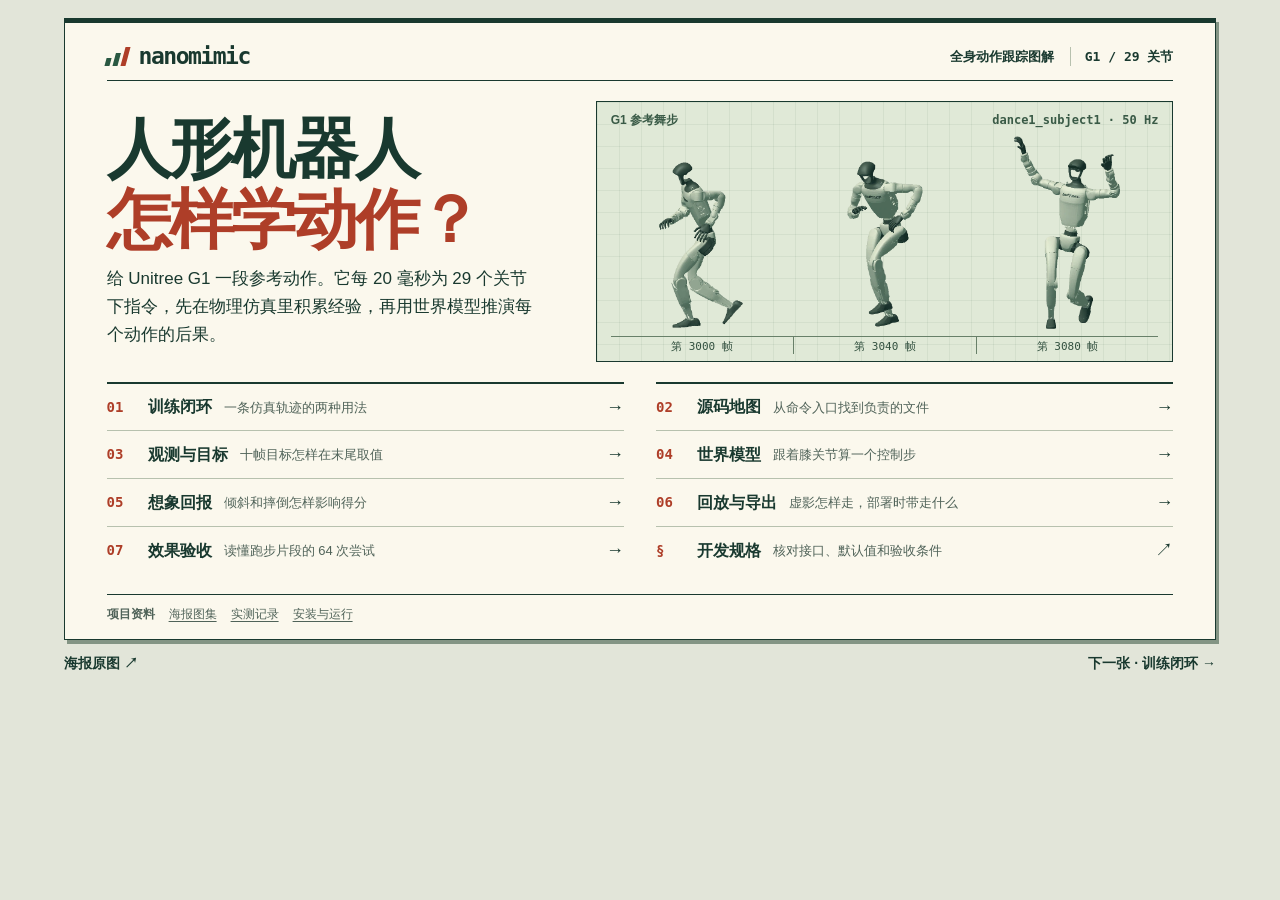
==== docs/wiki/html/index.html @ 2d7b2a0a "docs(wiki): 重做 G1 动作跟踪图解与交互海报 用封面和七张横向海报解释训练闭环、源码架构、世界模型与效果验收。 加入目标窗口和软终止的交互示例，提供离线 HTML、高清 PNG 和阅读入" ====
<!doctype html>
<html lang="zh-CN">
<head>
  <meta charset="utf-8">
  <meta name="viewport" content="width=device-width, initial-scale=1">
  <title>人形机器人怎样学动作？ · nanomimic 图解</title>
  <link rel="icon" href="data:,">
  <link rel="stylesheet" href="assets/wiki.css">
</head>
<body>
  <main class="sheet" data-screen-label="图册目录">
    <header class="mast">
      <a class="brand" href="index.html" aria-label="nanomimic 图册目录"><span class="mark" aria-hidden="true"><i></i><i></i><i></i></span>nanomimic</a>
      <div class="mast-end"><span>全身动作跟踪图解</span><span class="folio">G1 / 29 关节</span></div>
    </header>
    <div class="cover-hero">
      <header class="cover-title">
        <h1>人形机器人<br><em>怎样学动作？</em></h1>
        <p>给 Unitree G1 一段参考动作。它每 20 毫秒为 29 个关节下指令，先在物理仿真里积累经验，再用世界模型推演每个动作的后果。</p>
      </header>
      <section class="film grid-paper" aria-label="同一段参考舞步的三个姿势，按时间从左到右排列">
        <div class="fig-head"><span>G1 参考舞步</span><span class="mono">dance1_subject1 · 50 Hz</span></div>
        <div class="filmstrip">
          <figure><img src="assets/g1-3000.webp" width="392" height="667" alt="G1 屈肘迈步"><figcaption>第 3000 帧</figcaption></figure>
          <figure><img src="assets/g1-3040.webp" width="392" height="667" alt="G1 转身屈膝"><figcaption>第 3040 帧</figcaption></figure>
          <figure><img src="assets/g1-3080.webp" width="392" height="667" alt="G1 举起双臂并抬腿"><figcaption>第 3080 帧</figcaption></figure>
        </div>
      </section>
    </div>
    <nav class="toc" aria-label="图解目录">
      <a href="01-training.html"><span class="toc-no">01</span><span class="toc-name">训练闭环</span><span class="toc-summary">一条仿真轨迹的两种用法</span><span class="go" aria-hidden="true">→</span></a>
      <a href="02-architecture.html"><span class="toc-no">02</span><span class="toc-name">源码地图</span><span class="toc-summary">从命令入口找到负责的文件</span><span class="go" aria-hidden="true">→</span></a>
      <a href="03-observations.html"><span class="toc-no">03</span><span class="toc-name">观测与目标</span><span class="toc-summary">十帧目标怎样在末尾取值</span><span class="go" aria-hidden="true">→</span></a>
      <a href="04-world-model.html"><span class="toc-no">04</span><span class="toc-name">世界模型</span><span class="toc-summary">跟着膝关节算一个控制步</span><span class="go" aria-hidden="true">→</span></a>
      <a href="05-return.html"><span class="toc-no">05</span><span class="toc-name">想象回报</span><span class="toc-summary">倾斜和摔倒怎样影响得分</span><span class="go" aria-hidden="true">→</span></a>
      <a href="06-runtime.html"><span class="toc-no">06</span><span class="toc-name">回放与导出</span><span class="toc-summary">虚影怎样走，部署时带走什么</span><span class="go" aria-hidden="true">→</span></a>
      <a href="07-evaluation.html"><span class="toc-no">07</span><span class="toc-name">效果验收</span><span class="toc-summary">读懂跑步片段的 64 次尝试</span><span class="go" aria-hidden="true">→</span></a>
      <a href="../../SPEC.md"><span class="toc-no" aria-hidden="true">§</span><span class="toc-name">开发规格</span><span class="toc-summary">核对接口、默认值和验收条件</span><span class="go" aria-hidden="true">↗</span></a>
    </nav>
    <footer class="sources">
      <strong>项目资料</strong>
      <a href="../README.md">海报图集</a>
      <a href="../../NOTES.md">实测记录</a>
      <a href="../../../README.md">安装与运行</a>
    </footer>
  </main>
  <nav class="page-nav" aria-label="海报导航">
    <div><a href="../00-index.png">海报原图 ↗</a></div>
    <div><a href="01-training.html" rel="next">下一张 · 训练闭环 →</a></div>
  </nav>
</body>
</html>
---- docs/wiki/html/assets/wiki.css ----
/* nanomimic 图解的共享排版。
   每张纸容纳一个问题、主图和出处；窄屏重排，打印保留单张横向海报。
   图内单位、纹理和文字共同传达含义，离线使用本机字体。 */

:root {
  color-scheme: light;
  --paper: #fbf8ed;
  --ink: #19392f;
  --green: #295842;
  --muted: #506359;
  --line: #b7c1ae;
  --sage: #e0e9d7;
  --pale: #f0f2e3;
  --red: #ae3e28;
  --orange: #fa906c;
  --peach: #fae1cc;
  --yellow: #f3d46e;
  --sans: "PingFang SC", "Hiragino Sans GB", "Microsoft YaHei", "Noto Sans CJK SC", sans-serif;
  --mono: "IBM Plex Mono", ui-monospace, "SFMono-Regular", Menlo, Consolas, monospace;
}
* { box-sizing: border-box; }
body {
  margin: 0;
  padding: 18px 16px 12px;
  color: var(--ink);
  background: #e2e5d9;
  font: 16px/1.5 var(--sans);
  -webkit-font-smoothing: antialiased;
}
h1, h2, h3, p, figure, ol, dl, dd, pre { margin: 0; }
a { color: inherit; text-underline-offset: .22em; }
a:hover { color: var(--red); }
a:focus-visible, input:focus-visible { outline: 3px solid var(--red); outline-offset: 3px; }
code, .mono, .folio, .fig-no, .count, .toc-no, output { font-family: var(--mono); font-variant-numeric: tabular-nums; }
code { font-size: .88em; overflow-wrap: anywhere; }
.sheet, .page-nav { width: min(1152px, 100%); margin-inline: auto; }
.sheet {
  position: relative;
  display: flex;
  flex-direction: column;
  gap: 20px;
  min-height: 620px;
  padding: 22px clamp(22px, 3.25vw, 46px) 16px;
  border: 1px solid var(--ink);
  border-top-width: 5px;
  background: var(--paper);
  box-shadow: 3px 4px 0 #839484;
}
.mast, .brand, .mast-end, .sources, .page-nav, .page-nav a, .fig-head, .control-label {
  display: flex;
  align-items: center;
}
.mast { justify-content: space-between; gap: 12px; padding-bottom: 12px; border-bottom: 1px solid var(--ink); }
.brand { gap: 9px; color: var(--ink); text-decoration: none; font: 800 23px/1 var(--mono); letter-spacing: -.065em; }
.mark { display: flex; align-items: end; gap: 3px; width: 23px; height: 19px; transform: skew(-15deg); }
.mark i { background: var(--green); width: 5px; height: 70%; }
.mark i:first-child { height: 43%; }
.mark i:last-child { background: var(--red); height: 100%; }
.mast-end { gap: 16px; font-size: 13px; font-weight: 650; }
.folio { padding-left: 14px; border-left: 1px solid var(--line); font-weight: 600; }
.titleblock h1, .cover-title h1 { font-size: clamp(36px, 4.25vw, 56px); line-height: 1.13; letter-spacing: -.045em; font-weight: 850; }
h1 em { font-style: normal; color: var(--red); }
.titleblock p, .cover-title p { margin-top: 10px; max-width: 54em; font-size: 17px; line-height: 1.65; }
.spread { display: grid; grid-template-columns: minmax(0, 1.57fr) minmax(0, 1fr); gap: clamp(20px, 3vw, 39px); flex: 1; align-items: start; }
.spread > *, .cover-hero > * { min-width: 0; }
.plate { margin: 0; border: 1.5px solid var(--ink); }
.plate-inner { padding: 19px 22px; }
.grid-paper {
  background-color: var(--sage);
  background-image: linear-gradient(90deg, #38553c12 1px, transparent 1px), linear-gradient(#38553c12 1px, transparent 1px);
  background-size: 22px 22px;
}
.blueprint {
  background-color: #1d4438;
  background-image: linear-gradient(90deg, #dcebd310 1px, transparent 1px), linear-gradient(#dcebd310 1px, transparent 1px);
  background-size: 22px 22px;
  color: var(--paper);
}
.fig-head { justify-content: space-between; gap: 8px; font-size: 16px; font-weight: 750; }
.fig-no { font-size: 12px; font-weight: 550; letter-spacing: .06em; }
.fig-caption { padding: 11px 16px; border-top: 1px solid var(--ink); font-size: 14px; line-height: 1.6; background: var(--pale); }
.sidebar { display: grid; align-content: start; gap: 14px; }
.note { border-top: 1px solid var(--ink); padding-top: 9px; }
.note h2, .note h3, .minor-title { font-size: 18px; line-height: 1.4; font-weight: 760; margin-bottom: 5px; }
.note p, .brief { color: #324c3e; font-size: 15px; line-height: 1.65; }
.note strong, .brief strong { color: var(--ink); }
.extra-note summary { display: flex; align-items: baseline; justify-content: space-between; gap: 8px; cursor: pointer; list-style: none; }
.extra-note summary::-webkit-details-marker { display: none; }
.extra-note summary::after { content: "+"; color: var(--muted); font: 17px/1 var(--mono); }
.extra-note[open] summary::after { content: "−"; }
.extra-note summary:focus-visible { outline: 2px solid var(--red); outline-offset: 2px; }
.tint { padding: 12px 15px; background: var(--peach); border: 1px solid #bd8e74; }
.tint h2 { color: #7d301e; }
.metricline { display: flex; flex-wrap: wrap; align-items: baseline; gap: 7px; }
.metricline b { font: 650 27px/1.2 var(--mono); letter-spacing: -.05em; }
.sources { flex-wrap: wrap; margin-top: auto; min-height: 29px; gap: 4px 14px; padding-top: 9px; border-top: 1px solid var(--ink); color: var(--muted); font-size: 12px; }
.sources a { text-decoration-thickness: 1px; }
.page-nav { justify-content: space-between; gap: 8px; font-size: 14px; }
.page-nav div { display: flex; gap: 18px; }
.page-nav a { min-height: 46px; text-decoration: none; font-weight: 650; }
.page-nav a:hover, .toc a:hover .toc-name { text-decoration: underline; }
.cover-hero { display: grid; grid-template-columns: .86fr 1.14fr; gap: 5%; align-items: center; }
.cover-title h1 { font-size: clamp(48px, 5.1vw, 73px); line-height: 1.08; }
.cover-title p { max-width: 26em; }
.film { position: relative; border: 1.5px solid var(--ink); padding: 9px 14px 7px; }
.film .fig-head { font-size: 12px; color: #395a46; }
.filmstrip { display: grid; grid-template-columns: repeat(3, 1fr); margin: 4px 0 0; }
.filmstrip figure { min-width: 0; text-align: center; }
.filmstrip img { display: block; width: 100%; height: 201px; object-fit: contain; }
.filmstrip figcaption { margin-top: 2px; border-top: 1px solid #688069; padding-top: 3px; font: 11px/1.3 var(--mono); color: #335140; }
.filmstrip figure + figure figcaption { border-left: 1px solid #688069; }
.toc { display: grid; grid-template-columns: repeat(2, minmax(0, 1fr)); column-gap: 32px; }
.toc a { display: grid; grid-template-columns: 29px max-content 1fr auto; align-items: center; gap: 12px; min-height: 48px; border-top: 1px solid var(--line); text-decoration: none; }
.toc a:nth-child(-n+2) { border-top: 2px solid var(--ink); }
.toc-no { font-size: 14px; font-weight: 700; color: var(--red); }
.toc-name { font-weight: 750; }
.toc-summary { font-size: 13px; color: var(--muted); }
.toc .go { font-size: 18px; }
.diagram { display: block; width: 100%; height: auto; overflow: visible; }
.diagram text { fill: currentColor; font-family: var(--sans); }
.diagram .svg-code { font-family: var(--mono); }
.diagram .node-title { font-size: 19px; font-weight: 720; }
.diagram .node-sub { font-size: 14px; }
.narrow-flow { display: none; }
.ledger { display: grid; grid-template-columns: max-content 1fr; gap: 5px 14px; font-size: 14px; }
.ledger dt { font-weight: 700; }
.ledger dd { color: #354b40; }
.tree { display: grid; gap: 6px; }
.tree a { font-family: var(--mono); text-decoration: underline; text-decoration-color: #899c88; }
.tree strong { display: block; font: 700 19px/1.25 var(--mono); }
.tree small { font-size: 13px; }
.tree { row-gap: 3px; }
.entry-fork { position: relative; width: calc(50% + 6px); height: 14px; margin: 0 auto -3px; border: 1px solid var(--green); border-bottom: none; transform: translateY(4px); }
.entry-fork::before { content: ""; position: absolute; height: 7px; left: 50%; bottom: 100%; border-left: 1px solid var(--green); }
.entry-node { border: 1px solid var(--ink); background: var(--green); color: white; text-align: center; padding: 6px 10px; justify-self: center; min-width: 38%; }
.entry-node:hover, .core-chain a:hover { color: var(--yellow); }
.branch { display: grid; grid-template-columns: repeat(2, minmax(0, 1fr)); gap: 12px; }
.branch > div { display: grid; grid-template-rows: auto 1fr; justify-items: center; }
.branch-label { font: 13px/1.5 var(--mono); color: var(--muted); }
.branch-node { width: 100%; padding: 10px; background: var(--paper); border: 1px solid var(--ink); text-align: center; }
.branch-node strong { margin-bottom: 2px; }
.core { padding: 10px 13px 12px; background: var(--pale); border: 1px dashed var(--green); }
.core > p { margin-bottom: 7px; font-size: 13px; font-weight: 680; }
.core-chain { display: flex; align-items: center; justify-content: space-between; gap: 5px; }
.core-chain a { flex: 1; padding: 5px 0; text-align: center; background: var(--green); color: var(--paper); font-size: 15px; }
.core-chain a small { display: block; font: 12px/1.5 var(--sans); }
.steps { display: grid; gap: 7px; }
.steps p { font-size: 15px; }
.control-label { gap: 10px; justify-content: space-between; font-weight: 700; font-size: 15px; }
input[type="range"] { width: 100%; margin: 4px 0; display: block; height: 28px; accent-color: var(--green); cursor: pointer; }
[hidden] { display: none !important; }
.frame-ruler { position: relative; margin: 12px 0 6px; height: 17px; border-bottom: 2px solid var(--ink); background: repeating-linear-gradient(90deg, var(--green) 0 1px, transparent 1px calc(100% / 59)) left bottom / 100% 7px no-repeat; }
.frame-ruler i { position: absolute; left: var(--position, 59.322%); bottom: -2px; width: 3px; height: 18px; background: var(--red); }
.frame-ruler i::before { content: ""; position: absolute; left: -4px; top: -1px; border: 5px solid transparent; border-top-color: var(--red); }
.axis-ends { display: flex; justify-content: space-between; color: var(--muted); font: 12px/1.2 var(--mono); }
.frame-list { display: grid; grid-template-columns: repeat(10, minmax(0, 1fr)); gap: 3px; margin: 11px 0 9px; padding: 0; list-style: none; }
.frame-list li { padding: 8px 0; background: var(--green); color: var(--paper); border: 1px solid var(--green); text-align: center; font: 700 17px/1.4 var(--mono); }
.frame-list .held, .hatched { color: #74321e; border-color: #a65b41; background: repeating-linear-gradient(-45deg, #fbe6d4 0 5px, #eac3a9 5px 7px); }
.window-title { display: flex; flex-wrap: wrap; gap: 4px 15px; justify-content: space-between; align-items: baseline; margin-top: 17px; }
.window-title span { font-size: 14px; }
.window-parts { margin-top: 14px; }
.window-parts strong { display: block; font-size: 14px; }
.equation { font: 650 clamp(21px, 2.1vw, 30px)/1.3 var(--mono); letter-spacing: -.05em; }
.representation { display: grid; grid-template-columns: 1fr auto 1fr auto 1fr; gap: 6px; align-items: center; margin: 14px 0 12px; text-align: center; }
.representation .term { padding: 8px 3px; background: var(--paper); border: 1px solid var(--ink); }
.term b { display: block; font: 650 28px/1.2 var(--mono); }
.term small { font-size: 13px; }
.model-layout { display: grid; grid-template-columns: minmax(0, 1.75fr) minmax(0, 1fr); align-items: center; column-gap: 12px; }
.leg { max-height: 221px; }
.model-band { display: flex; justify-content: space-between; align-items: center; gap: 7px; padding: 9px 12px; background: var(--green); color: var(--paper); font-size: 15px; }
.model-band b { font: 650 20px/1.3 var(--mono); }
.under-band { margin-top: 12px; font-size: 15px; }
.flow-inline { display: flex; flex-wrap: wrap; gap: 4px 10px; align-items: center; }
.flow-inline b { color: var(--red); }
.chart { max-height: 223px; }
.chart-wrap { padding: 4px 0 0; }
#risk-demo .fig-head { flex-wrap: wrap; }
.chart text { font-size: 14px; fill: var(--ink); }
.plot-readout { display: flex; flex-wrap: wrap; justify-content: space-between; gap: 3px 10px; padding-top: 8px; border-top: 1px solid #9baa97; font-size: 14px; }
.plot-readout output { font-weight: 700; color: var(--red); }
.lanes { margin: 17px 0; display: grid; gap: 11px; }
.lane { display: grid; grid-template-columns: 1fr auto 1.04fr auto 1fr; align-items: center; gap: 7px; }
.lane b { display: block; font-size: 16px; }
.lane small { font-size: 12px; }
.lane span:not(.arrow) { padding: 9px 3px; text-align: center; background: var(--paper); border: 1px solid var(--ink); }
.lane.pred span:not(.arrow) { background: #f6ded0; border-style: dashed; }
.lane .arrow { text-align: center; }
.sync-line { display: flex; gap: 10px; align-items: center; font-size: 14px; font-weight: 600; }
.sync-line::before, .sync-line::after { content: ""; flex: 1; border-top: 1px dashed var(--ink); }
.eval-head { display: flex; gap: 18px; align-items: center; flex-wrap: wrap; margin: 16px 0 12px; }
.waffle { display: block; width: 138px; height: 138px; flex: none; }
.score { font: 750 clamp(39px, 4.75vw, 64px)/1 var(--mono); letter-spacing: -.08em; }
.score small { font-size: .47em; font-weight: 550; }
.score-label { color: var(--muted); font-size: 14px; margin-top: 7px; }
.comparison { width: 100%; border-collapse: collapse; font-size: 14px; font-variant-numeric: tabular-nums; }
.comparison th, .comparison td { padding: 4px 3px; border-top: 1px solid #9aaf99; text-align: right; }
.comparison th:first-child, .comparison td:first-child { text-align: left; }
.comparison tbody tr:last-child { font-weight: 750; }
@media (max-width: 880px) {
  .sheet { gap: 16px; }
  .spread { gap: 18px; grid-template-columns: minmax(0, 1.4fr) minmax(0, 1fr); }
  .toc { column-gap: 20px; }
  .toc a { grid-template-columns: 24px 1fr auto; gap: 6px; }
  .toc-summary { display: none; }
  .plate-inner { padding: 14px; }
  .filmstrip img { height: 148px; }
  .branch { gap: 7px; }
  .model-layout { column-gap: 7px; grid-template-columns: minmax(0, 1.85fr) minmax(0, 1fr); }
  .model-band { flex-wrap: wrap; }
}
@media (max-width: 700px) {
  body { padding: 9px 8px 5px; }
  .sheet { padding: 14px 15px 12px; min-height: auto; }
  .mast { padding-bottom: 9px; }
  .brand { font-size: 19px; }
  .mast-end { gap: 8px; font-size: 12px; }
  .folio { padding-left: 8px; }
  .cover-hero { grid-template-columns: 1fr 1fr; gap: 12px; }
  .cover-title h1 { font-size: clamp(36px, 7vw, 46px); }
  .cover-title p, .titleblock p { font-size: 15px; line-height: 1.55; }
  .film { padding: 7px; }
  .film .fig-head { font-size: 11px; }
  .spread { grid-template-columns: 1fr; }
  .sidebar { grid-template-columns: repeat(auto-fit, minmax(min(210px, 100%), 1fr)); gap: 10px 16px; }
  .page-nav { flex-wrap: wrap; }
  .page-nav div { gap: 14px; }
  .chart { max-height: 200px; }
}
@media (max-width: 490px) {
  .cover-hero { grid-template-columns: 1fr; }
  .cover-title h1 { font-size: 40px; }
  .cover-title h1 br { display: none; }
  .cover-title p { margin-top: 6px; }
  .filmstrip img { height: 110px; }
  .toc { column-gap: 14px; }
  .toc-name { font-size: 14px; }
  .toc a { min-height: 44px; }
  .fig-caption, .note p, .brief { font-size: 14px; }
  .sidebar { gap: 12px; }
  .extra-note summary { min-height: 38px; align-items: center; }
  .extra-note:not([open]) summary h2 { margin-bottom: 0; }
  .training-figure .diagram { display: none; }
  .narrow-flow { display: grid; gap: 5px; padding: 12px 0 3px 18px; font-size: 14px; }
  .narrow-flow strong { color: var(--yellow); }
  .frame-list { grid-template-columns: repeat(5, minmax(0, 1fr)); }
  .frame-list li { padding: 4px 0; }
  .model-layout { grid-template-columns: minmax(0, 1.7fr) minmax(0, 1fr); }
  .representation { gap: 2px; }
  .term b { font-size: 22px; }
  .term small { font-size: 11px; }
  .model-band { padding: 6px; font-size: 13px; }
  .model-band b { font-size: 15px; }
  .under-band { font-size: 13px; }
  .lane { gap: 3px; }
  .lane b { font-size: 14px; }
  .lane small { font-size: 11px; }
  .chart text { font-size: 17px; }
  .waffle { width: 108px; height: 108px; }
  .score { font-size: 43px; }
  .page-nav { font-size: 13px; }
  .sources { font-size: 12px; gap: 4px 10px; }
}
@media (max-width: 350px) {
  .cover-title h1 { font-size: 35px; }
  .mast-end { gap: 5px; }
  .page-nav div { gap: 8px; }
  .tree strong { font-size: 16px; }
  .core-chain a { font-size: 13px; }
  .eval-head { gap: 10px; }
}
@page { size: A4 landscape; margin: 7mm; }
@media print {
  body { padding: 0; background: white; print-color-adjust: exact; -webkit-print-color-adjust: exact; }
  .sheet { width: 100%; min-height: 178mm; border: 1px solid var(--ink); border-top-width: 4px; box-shadow: none; padding: 12px 24px; gap: 14px; break-inside: avoid; }
  .page-nav, .live-control { display: none; }
  .sheet a { text-decoration: none; }
  .extra-note summary::after, .extra-note[open] summary::after { content: none; }
  .titleblock h1 { font-size: 46px; }
}
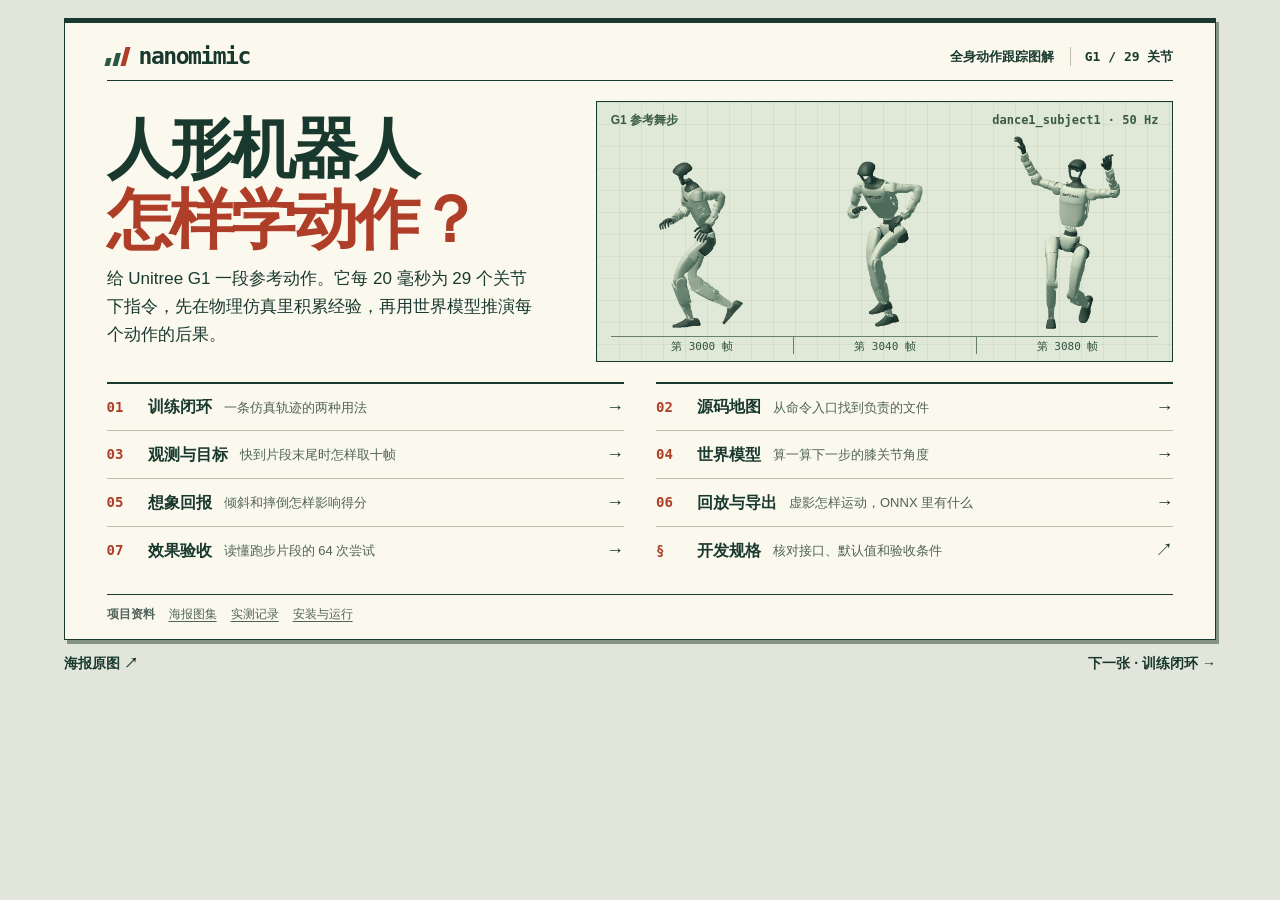
==== commit 3528099e: "docs(wiki): 改写八张图解海报的中文说明 说明 CPU 测试怎样与参考结果比较，以及每次跟踪尝试统计到哪一步。同步更新 HTML 和 PNG 海报。  Co-authored-by: GPT" ====
--- a/docs/wiki/html/index.html
+++ b/docs/wiki/html/index.html
@@ -30,10 +30,10 @@
     <nav class="toc" aria-label="图解目录">
       <a href="01-training.html"><span class="toc-no">01</span><span class="toc-name">训练闭环</span><span class="toc-summary">一条仿真轨迹的两种用法</span><span class="go" aria-hidden="true">→</span></a>
       <a href="02-architecture.html"><span class="toc-no">02</span><span class="toc-name">源码地图</span><span class="toc-summary">从命令入口找到负责的文件</span><span class="go" aria-hidden="true">→</span></a>
-      <a href="03-observations.html"><span class="toc-no">03</span><span class="toc-name">观测与目标</span><span class="toc-summary">十帧目标怎样在末尾取值</span><span class="go" aria-hidden="true">→</span></a>
-      <a href="04-world-model.html"><span class="toc-no">04</span><span class="toc-name">世界模型</span><span class="toc-summary">跟着膝关节算一个控制步</span><span class="go" aria-hidden="true">→</span></a>
+      <a href="03-observations.html"><span class="toc-no">03</span><span class="toc-name">观测与目标</span><span class="toc-summary">快到片段末尾时怎样取十帧</span><span class="go" aria-hidden="true">→</span></a>
+      <a href="04-world-model.html"><span class="toc-no">04</span><span class="toc-name">世界模型</span><span class="toc-summary">算一算下一步的膝关节角度</span><span class="go" aria-hidden="true">→</span></a>
       <a href="05-return.html"><span class="toc-no">05</span><span class="toc-name">想象回报</span><span class="toc-summary">倾斜和摔倒怎样影响得分</span><span class="go" aria-hidden="true">→</span></a>
-      <a href="06-runtime.html"><span class="toc-no">06</span><span class="toc-name">回放与导出</span><span class="toc-summary">虚影怎样走，部署时带走什么</span><span class="go" aria-hidden="true">→</span></a>
+      <a href="06-runtime.html"><span class="toc-no">06</span><span class="toc-name">回放与导出</span><span class="toc-summary">虚影怎样运动，ONNX 里有什么</span><span class="go" aria-hidden="true">→</span></a>
       <a href="07-evaluation.html"><span class="toc-no">07</span><span class="toc-name">效果验收</span><span class="toc-summary">读懂跑步片段的 64 次尝试</span><span class="go" aria-hidden="true">→</span></a>
       <a href="../../SPEC.md"><span class="toc-no" aria-hidden="true">§</span><span class="toc-name">开发规格</span><span class="toc-summary">核对接口、默认值和验收条件</span><span class="go" aria-hidden="true">↗</span></a>
     </nav>
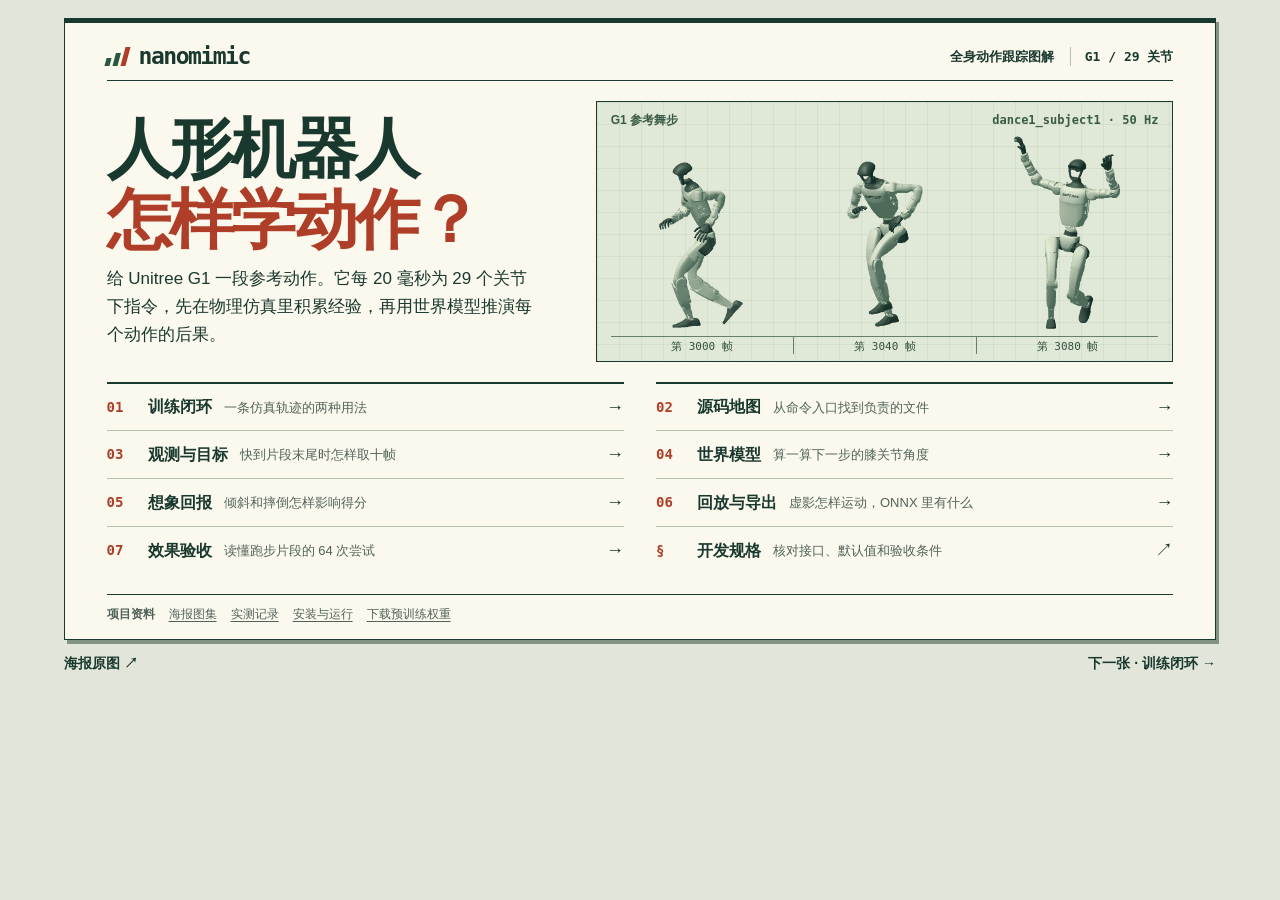
==== commit ea96ac45: "chore(release): 发布 v0.1.0 与 G1 多动作预训练权重 在首页和复现指南提供完整检查点、纯 Actor ONNX 与评估结果的下载入口。 补齐 Apache-2.0 正文、包元" ====
--- a/docs/wiki/html/index.html
+++ b/docs/wiki/html/index.html
@@ -6,6 +6,7 @@
   <title>人形机器人怎样学动作？ · nanomimic 图解</title>
   <link rel="icon" href="data:,">
   <link rel="stylesheet" href="assets/wiki.css">
+  <script defer src="assets/controls.js"></script>
 </head>
 <body>
   <main class="sheet" data-screen-label="图册目录">
@@ -40,8 +41,9 @@
     <footer class="sources">
       <strong>项目资料</strong>
       <a href="../README.md">海报图集</a>
-      <a href="../../NOTES.md">实测记录</a>
-      <a href="../../../README.md">安装与运行</a>
+      <a href="../../NOTES_ARCHIVE.md">实测记录</a>
+      <a href="../../QUICKSTART.md">安装与运行</a>
+      <a href="https://github.com/JasonG98/nanomimic/releases/tag/v0.1.0">下载预训练权重</a>
     </footer>
   </main>
   <nav class="page-nav" aria-label="海报导航">
